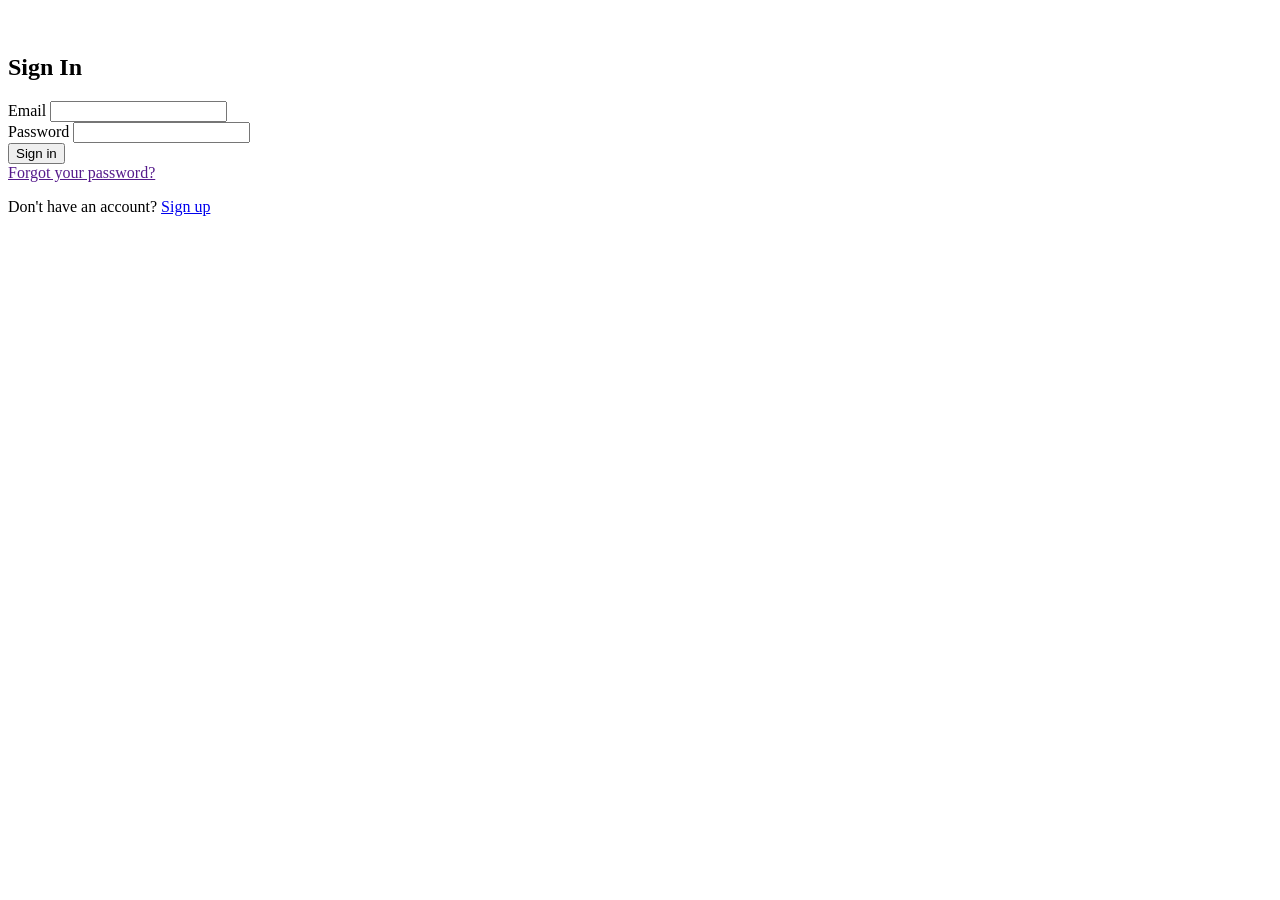
==== signin.html @ e818b425 "Initial commit -- Complete the html of signin page" ====
<!doctype html>
<html lang="en">
  <head>
    <meta charset="UTF-8" />
    <meta name="viewport" content="width=device-width, initial-scale=1.0" />
    <title>Document</title>
  </head>
  <body>
    <main>
      <section aria-label="Sign in heading">
        <figure>
          <img src="" alt="" />
          <figcaption></figcaption>
        </figure>
      </section>
      <section aria-label="Sign in form">
        <header>
          <h1>Sign In</h1>
        </header>
        <form action="">
          <div class="label-input">
            <label for="email">Email</label>
            <input type="email" name="email" id="email" />
          </div>
          <div class="label-input">
            <label for="password">Password</label>
            <input type="password" name="password" id="password" />
          </div>
          <!--Icon? remember me-->
          <button type="submit">Sign in</button>
        </form>

        <div class="otherActivities">
          <a href="">Forgot your password?</a>
          <p>Don't have an account? <a href="/signup.html">Sign up</a></p>
        </div>
      </section>
    </main>
  </body>
</html>
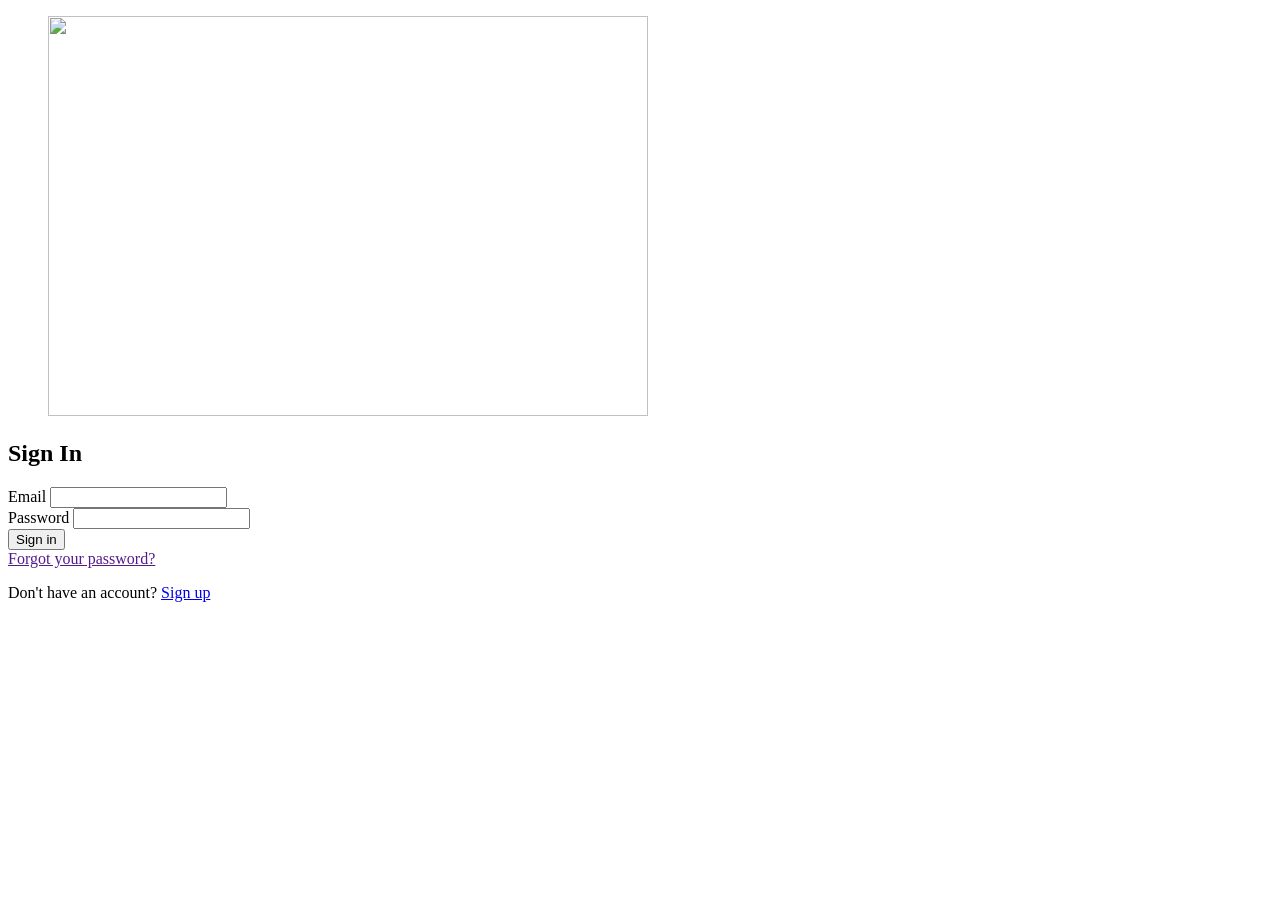
==== commit 719b9f7c: "Complete the html structure of the sign up page" ====
--- a/signin.html
+++ b/signin.html
@@ -9,7 +9,12 @@
     <main>
       <section aria-label="Sign in heading">
         <figure>
-          <img src="" alt="" />
+          <img
+            src="./assets/images/global_performance_summary.jpg"
+            alt=""
+            width="600px"
+            height="400px"
+          />
           <figcaption></figcaption>
         </figure>
       </section>
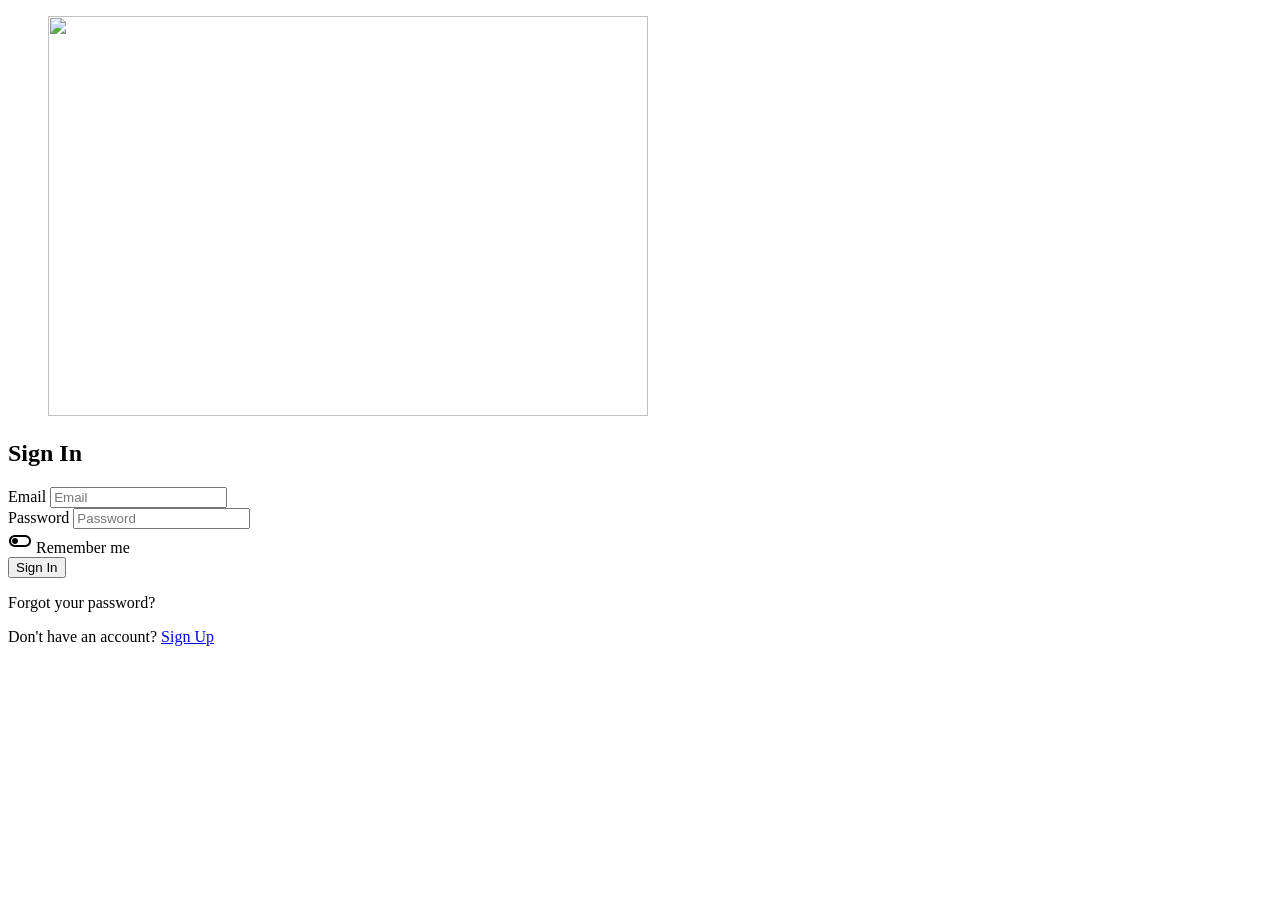
==== commit a21aeb66: "Add CSS for desktop-appropriate display" ====
--- a/signin.html
+++ b/signin.html
@@ -3,14 +3,19 @@
   <head>
     <meta charset="UTF-8" />
     <meta name="viewport" content="width=device-width, initial-scale=1.0" />
-    <title>Document</title>
+    <link
+      rel="stylesheet"
+      href="https://fonts.googleapis.com/css2?family=Material+Symbols+Outlined:opsz,wght,FILL,GRAD@20..48,100..700,0..1,-50..200&icon_names=toggle_off"
+    />
+    <link rel="stylesheet" href="./assets/style/signinstyle.css" />
+    <title>Sign In</title>
   </head>
   <body>
     <main>
-      <section aria-label="Sign in heading">
+      <section aria-label="Sign in heading" class="header">
         <figure>
           <img
-            src="./assets/images/global_performance_summary.jpg"
+            src="./assets/images/alex-kotliarskyi-QBpZGqEMsKg-unsplash.jpg"
             alt=""
             width="600px"
             height="400px"
@@ -18,26 +23,40 @@
           <figcaption></figcaption>
         </figure>
       </section>
-      <section aria-label="Sign in form">
+      <section aria-label="Sign in form" class="form">
         <header>
           <h1>Sign In</h1>
         </header>
         <form action="">
           <div class="label-input">
             <label for="email">Email</label>
-            <input type="email" name="email" id="email" />
+            <input type="email" name="email" id="email" placeholder="Email" />
           </div>
           <div class="label-input">
             <label for="password">Password</label>
-            <input type="password" name="password" id="password" />
+            <input
+              type="password"
+              name="password"
+              id="password"
+              name="password"
+              placeholder="Password"
+            />
           </div>
-          <!--Icon? remember me-->
-          <button type="submit">Sign in</button>
+          <div class="rememberMe">
+            <span class="material-symbols-outlined toggle-icon">
+              toggle_off
+            </span>
+            Remember me
+          </div>
+
+          <button type="submit">Sign In</button>
         </form>
 
         <div class="otherActivities">
-          <a href="">Forgot your password?</a>
-          <p>Don't have an account? <a href="/signup.html">Sign up</a></p>
+          <p id="forgotPass">Forgot your password?</p>
+          <p id="noAccount">
+            Don't have an account? <a href="./signup.html">Sign Up </a>
+          </p>
         </div>
       </section>
     </main>
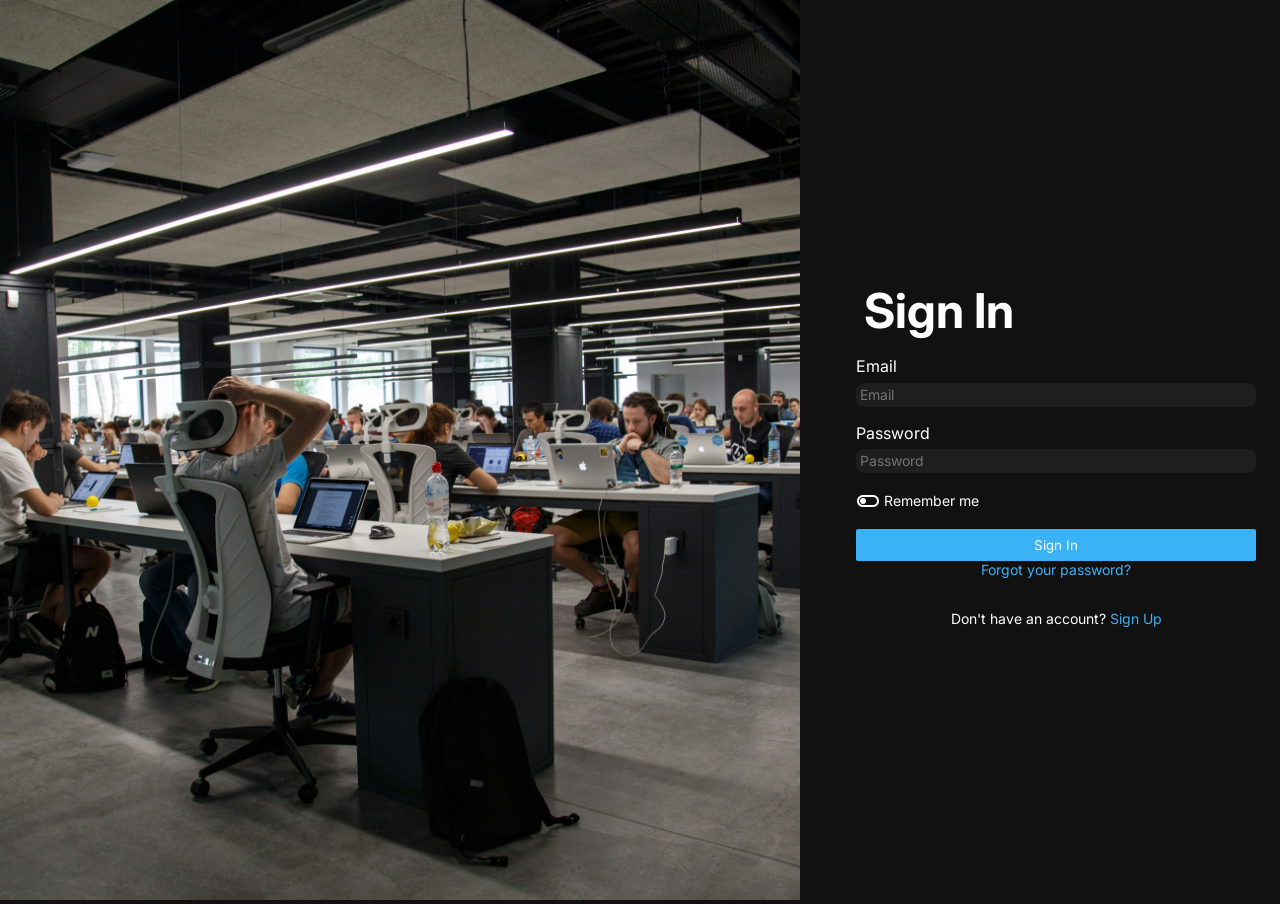
==== commit 707bebdd: "Add mobile responsive design to sign in page" ====
--- a/signin.html
+++ b/signin.html
@@ -13,50 +13,47 @@
   <body>
     <main>
       <section aria-label="Sign in heading" class="header">
-        <figure>
-          <img
-            src="./assets/images/alex-kotliarskyi-QBpZGqEMsKg-unsplash.jpg"
-            alt=""
-            width="600px"
-            height="400px"
-          />
-          <figcaption></figcaption>
-        </figure>
+        <img
+          src="./assets/images/alex-kotliarskyi-QBpZGqEMsKg-unsplash.jpg"
+          alt="Image of people working in a company"
+        />
       </section>
       <section aria-label="Sign in form" class="form">
-        <header>
-          <h1>Sign In</h1>
-        </header>
-        <form action="">
-          <div class="label-input">
-            <label for="email">Email</label>
-            <input type="email" name="email" id="email" placeholder="Email" />
+        <div class="sub-container">
+          <header>
+            <h1>Sign In</h1>
+          </header>
+          <form action="">
+            <div class="label-input">
+              <label for="email">Email</label>
+              <input type="email" name="email" id="email" placeholder="Email" />
+            </div>
+            <div class="label-input">
+              <label for="password">Password</label>
+              <input
+                type="password"
+                name="password"
+                id="password"
+                name="password"
+                placeholder="Password"
+              />
+            </div>
+            <div class="rememberMe">
+              <span class="material-symbols-outlined toggle-icon">
+                toggle_off
+              </span>
+              Remember me
+            </div>
+
+            <button type="submit">Sign In</button>
+          </form>
+
+          <div class="otherActivities">
+            <p id="forgotPass">Forgot your password?</p>
+            <p id="noAccount">
+              Don't have an account? <a href="./signup.html">Sign Up </a>
+            </p>
           </div>
-          <div class="label-input">
-            <label for="password">Password</label>
-            <input
-              type="password"
-              name="password"
-              id="password"
-              name="password"
-              placeholder="Password"
-            />
-          </div>
-          <div class="rememberMe">
-            <span class="material-symbols-outlined toggle-icon">
-              toggle_off
-            </span>
-            Remember me
-          </div>
-
-          <button type="submit">Sign In</button>
-        </form>
-
-        <div class="otherActivities">
-          <p id="forgotPass">Forgot your password?</p>
-          <p id="noAccount">
-            Don't have an account? <a href="./signup.html">Sign Up </a>
-          </p>
         </div>
       </section>
     </main>
--- a/assets/style/signinstyle.css
+++ b/assets/style/signinstyle.css
@@ -0,0 +1,175 @@
+@import url("https://fonts.googleapis.com/css2?family=Inter:ital,opsz,wght@0,14..32,100..900;1,14..32,100..900");
+
+* {
+  margin: 0;
+  padding: 0;
+  box-sizing: border-box;
+  background-color: #111111;
+  color: #ffffff;
+  font-family: Inter;
+}
+
+main {
+  display: flex;
+  gap: 2rem;
+  /* justify-content: center;
+  align-items: center; */
+  height: 100vh;
+  /* padding: 1rem; */
+  font-size: 16px;
+}
+
+button {
+  background-color: #3bb2f6;
+  color: #ffffff;
+  border-radius: 0.125rem;
+  padding: 0.5rem 0.75rem;
+  border: none;
+}
+
+.header {
+  flex: 1.5;
+}
+
+.header img {
+  /* padding: 0.5rem 0.75rem; */
+  width: 100%;
+  height: 100%;
+  object-fit: cover;
+}
+
+.form {
+  display: flex;
+  flex-direction: column;
+  gap: 0.5rem;
+  padding: 1rem 1.5rem;
+  justify-content: center;
+  flex: 0.75;
+}
+
+.form header {
+  padding: 0.5rem;
+  margin-bottom: 0.5rem;
+}
+
+.form header h1 {
+  font-size: 48px;
+  font-style: bold;
+}
+
+.form form {
+  display: flex;
+  flex-direction: column;
+  gap: 1rem;
+}
+
+.label-input {
+  display: flex;
+  flex-direction: column;
+  gap: 0.4rem;
+}
+
+.label-input input {
+  border-radius: 0.5rem;
+  border: none;
+  height: 1.5rem;
+  background-color: #1e1e1e;
+  padding: 0.25rem;
+}
+
+.label-input input::placeholder {
+  font-size: 14px;
+  font-weight: light;
+}
+.rememberMe {
+  display: flex;
+  gap: 0.25rem;
+  font-size: 14px;
+  align-items: center;
+}
+
+.otherActivities {
+  display: flex;
+  flex-direction: column;
+  gap: 1rem;
+  margin-top: 0;
+}
+
+#forgotPass {
+  font-size: 14px;
+  text-align: center;
+  color: #3bb2f6;
+}
+
+.otherActivities p a {
+  color: #3bb2f6;
+  text-decoration: none;
+}
+#noAccount {
+  font-size: 14px;
+  margin-top: 1rem;
+  text-align: center;
+}
+
+/* Mobile Responsive design */
+@media (max-width: 480px) {
+  main {
+    /* display: flex; */
+    flex-direction: column;
+    gap: 1rem;
+    padding: 1rem 1.5rem;
+  }
+
+  .header {
+    /* border: 1rem solid red; */
+    flex: 0.8;
+  }
+
+  .form {
+    /* justify-self: center; */
+    flex: 1.5;
+    background-color: #1e1e1e;
+    justify-content: start;
+    padding: 0;
+    /* height: 100%; */
+    height: fit-content;
+
+    /* border: 1rem solid pink; */
+  }
+  .sub-container {
+    justify-self: center;
+    padding: 0 0.75rem 0.5rem;
+    /* border: 0.5rem solid blue; */
+  }
+  .form * {
+    background-color: #1e1e1e;
+  }
+
+  .form form {
+    padding: 0.5rem 0.75rem;
+  }
+
+  .label-input {
+    gap: 0.75rem;
+  }
+
+  .label-input input {
+    background-color: #111111;
+    padding: 0.5rem 0.75rem;
+    border: 1px solid #94a3bb;
+  }
+
+  .form form button {
+    background-color: #3bb2f6;
+    border-radius: 0.25rem;
+    padding: 0.75rem;
+  }
+
+  #forgotPass {
+    margin-top: 1rem;
+  }
+
+  #noAccount {
+    margin-top: 0.5rem;
+  }
+}
